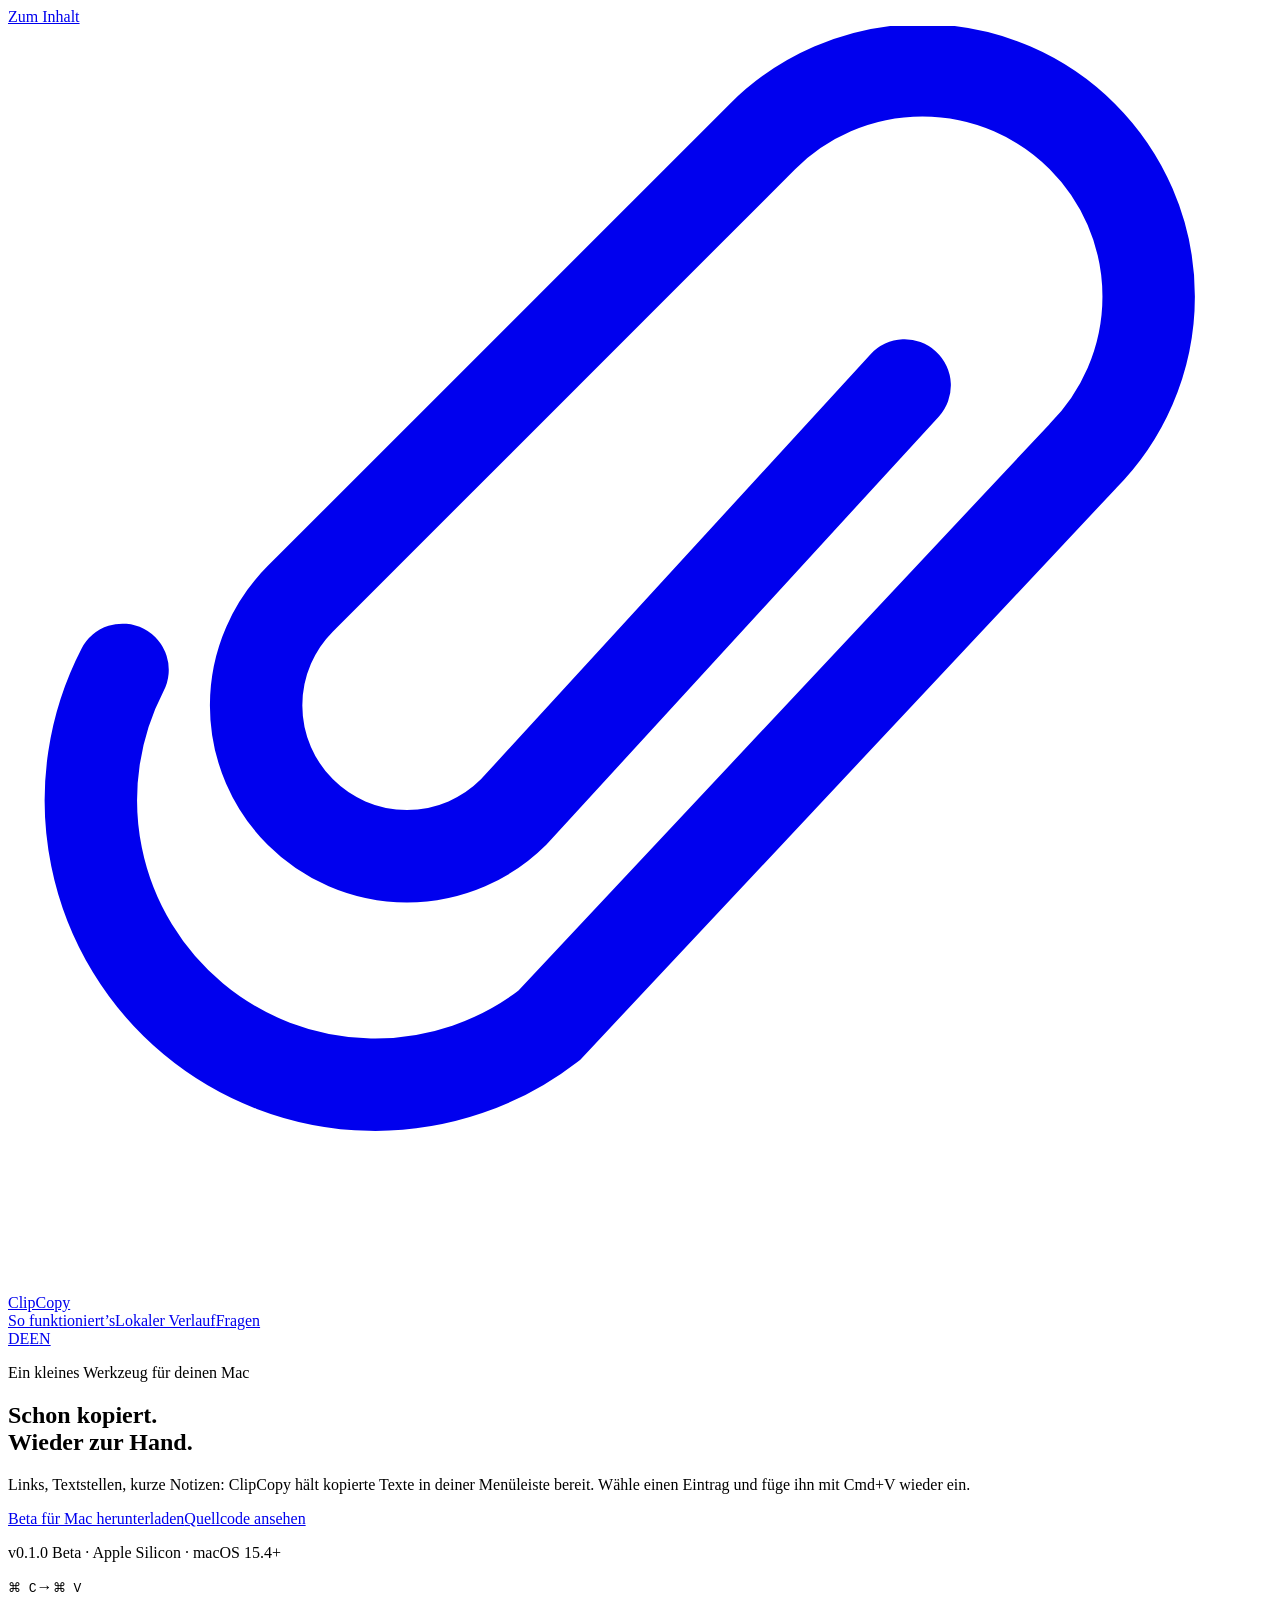
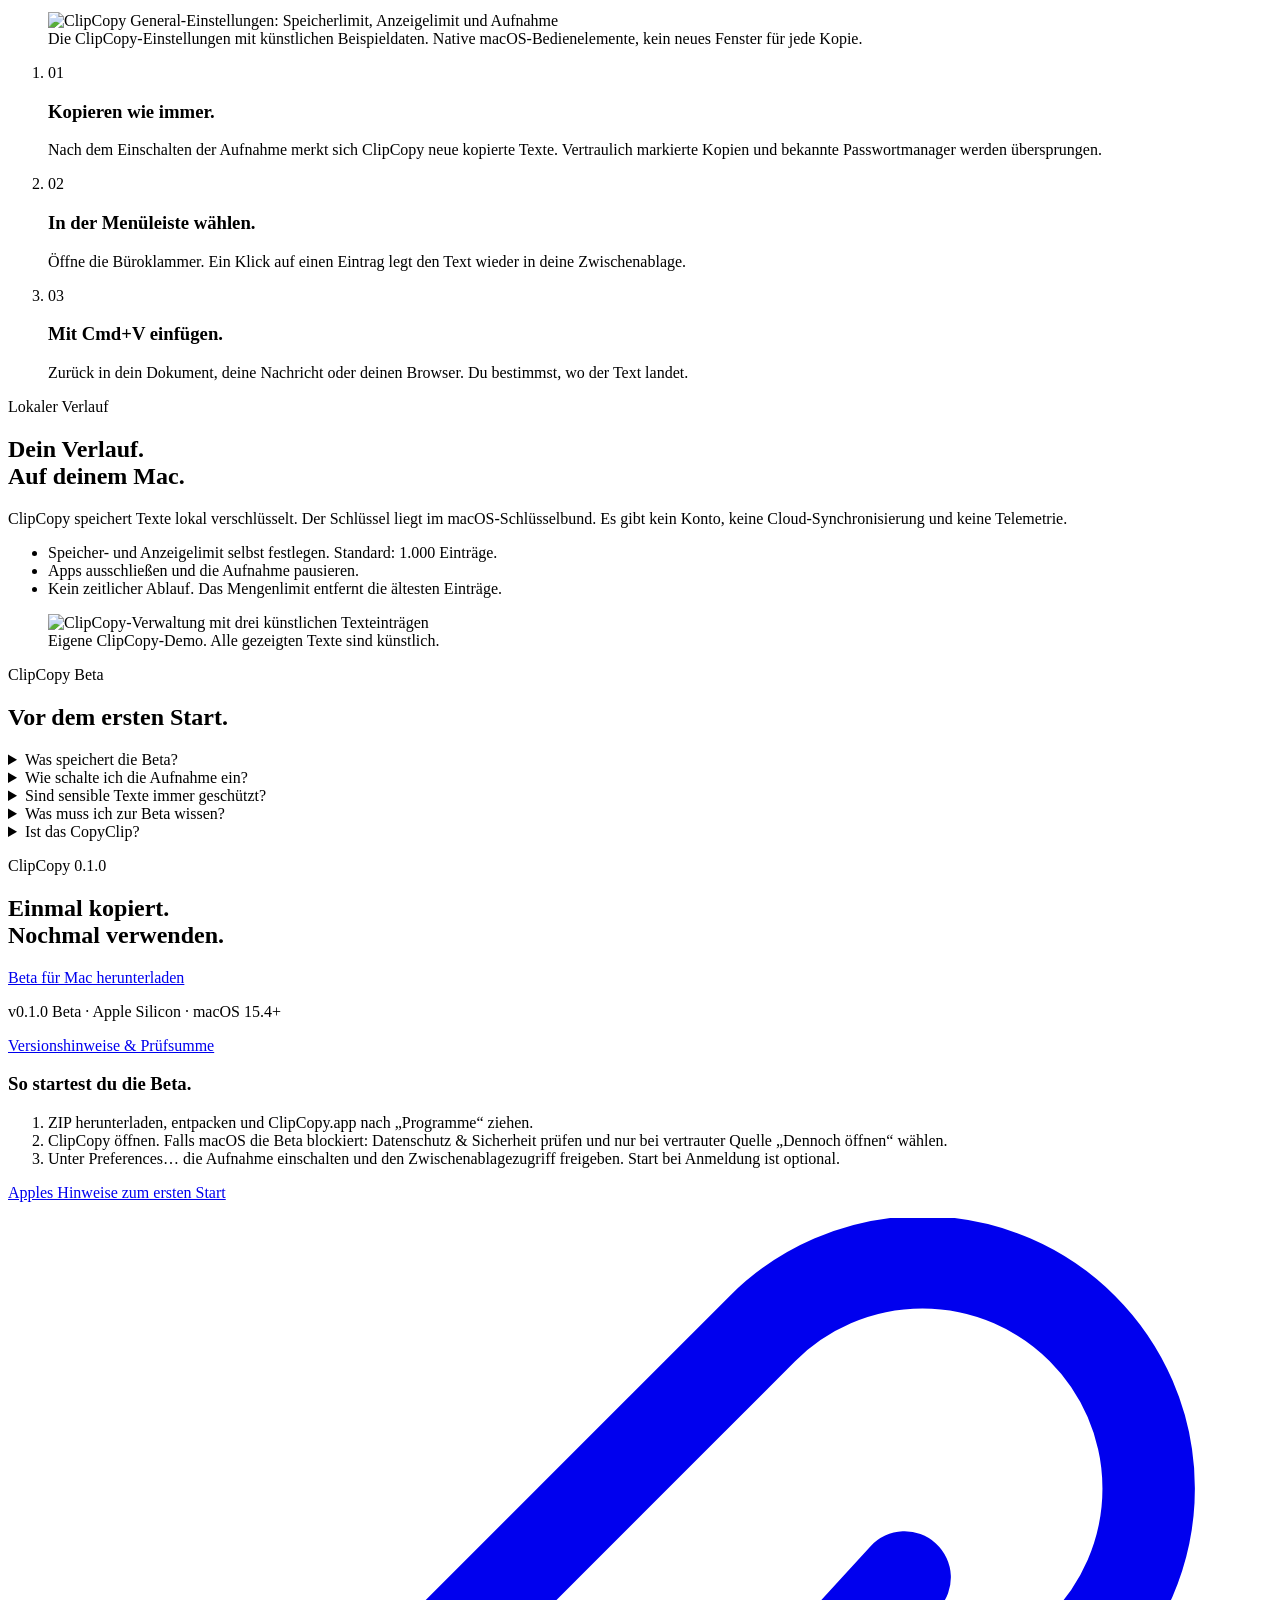
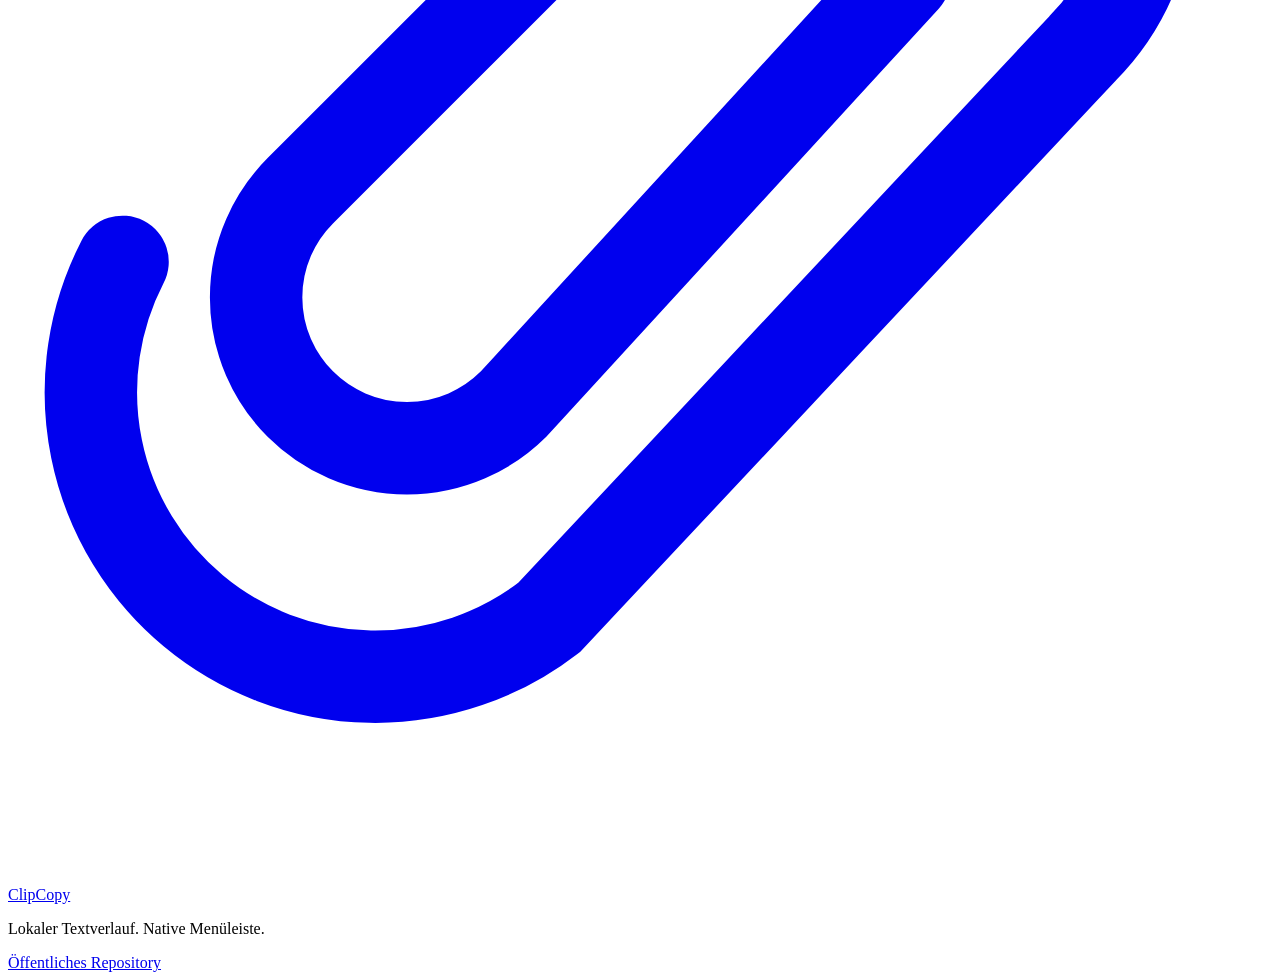
==== docs/index.html @ 38a72a84 "Publish clean ClipCopy beta source and bilingual static website" ====
<!doctype html>
<html lang="de"><head><meta charset="UTF-8"><meta name="viewport" content="width=device-width, initial-scale=1"><title>ClipCopy für Mac: Kopiertes wiederfinden</title><meta name="description" content="Kopierte Texte aus der Menüleiste wiederverwenden. ClipCopy speichert deinen Verlauf lokal verschlüsselt. Kostenlose Beta für Apple Silicon."><meta name="theme-color" content="#f4faf6"><meta property="og:title" content="ClipCopy für Mac: Kopiertes wiederfinden"><meta property="og:description" content="Kopierte Texte aus der Menüleiste wiederverwenden. ClipCopy speichert deinen Verlauf lokal verschlüsselt. Kostenlose Beta für Apple Silicon."><meta property="og:type" content="website"><meta property="og:url" content="https://mediapublishing.github.io/clipcopy-app/"><meta property="og:image" content="https://mediapublishing.github.io/clipcopy-app/assets/general-light.png"><meta name="twitter:card" content="summary_large_image"><link rel="canonical" href="https://mediapublishing.github.io/clipcopy-app/"><link rel="alternate" hreflang="de" href="https://mediapublishing.github.io/clipcopy-app/"><link rel="alternate" hreflang="en" href="https://mediapublishing.github.io/clipcopy-app/en/"><link rel="alternate" hreflang="x-default" href="https://mediapublishing.github.io/clipcopy-app/"><link rel="icon" href="/clipcopy-app/favicon.ico" type="image/x-icon"><link rel="icon" href="/clipcopy-app/favicon.png" type="image/png"><link rel="apple-touch-icon" href="/clipcopy-app/apple-touch-icon.png"><link rel="stylesheet" href="/clipcopy-app/styles.css"></head>
<body><a class="skip" href="#main">Zum Inhalt</a><header class="shell"><a class="brand" href="/clipcopy-app/"><svg viewBox="0 0 32 32" fill="none" aria-hidden="true"><path d="m23 9-11 12a4 4 0 0 1-6-6L19 2a6 6 0 0 1 9 9L13 27a8 8 0 0 1-12-10" transform="translate(2 1) scale(.9)" stroke="currentColor" stroke-width="2.6" stroke-linecap="round"/></svg>ClipCopy</a><nav aria-label="Navigation"><a href="#workflow">So funktioniert’s</a><a href="#local">Lokaler Verlauf</a><a href="#questions">Fragen</a></nav><div class="languages" aria-label="Language"><a href="/clipcopy-app/" lang="de" hreflang="de" aria-current=page>DE</a><a href="/clipcopy-app/en/" lang="en" hreflang="en" >EN</a></div></header>
<main id="main"><section class="hero shell"><div><p class="kicker">Ein kleines Werkzeug für deinen Mac</p><h1>Schon kopiert.<br>Wieder zur Hand.</h1><p class="lead">Links, Textstellen, kurze Notizen: ClipCopy hält kopierte Texte in deiner Menüleiste bereit. Wähle einen Eintrag und füge ihn mit Cmd+V wieder ein.</p><div class="actions"><a class="button" href="https://github.com/MediaPublishing/clipcopy-app/releases/download/v0.1.0/ClipCopy-0.1.0-arm64.zip">Beta für Mac herunterladen</a><a class="minor" href="https://github.com/MediaPublishing/clipcopy-app">Quellcode ansehen</a></div><p class="compat">v0.1.0 Beta · Apple Silicon · macOS 15.4+</p><div class="keys" aria-hidden="true"><kbd>⌘ C</kbd><span>→</span><kbd>⌘ V</kbd></div></div><figure class="hero-visual"><picture><source media="(prefers-color-scheme: dark)" srcset="/clipcopy-app/assets/general-dark.png"><img src="/clipcopy-app/assets/general-light.png" alt="ClipCopy General-Einstellungen: Speicherlimit, Anzeigelimit und Aufnahme" width="420" height="230" loading="eager"></picture><figcaption>Die ClipCopy-Einstellungen mit künstlichen Beispieldaten. Native macOS-Bedienelemente, kein neues Fenster für jede Kopie.</figcaption></figure></section>
<section class="workflow shell" id="workflow" aria-label="So funktioniert’s"><ol class="steps"><li><span class="number">01</span><h3>Kopieren wie immer.</h3><p>Nach dem Einschalten der Aufnahme merkt sich ClipCopy neue kopierte Texte. Vertraulich markierte Kopien und bekannte Passwortmanager werden übersprungen.</p></li><li><span class="number">02</span><h3>In der Menüleiste wählen.</h3><p>Öffne die Büroklammer. Ein Klick auf einen Eintrag legt den Text wieder in deine Zwischenablage.</p></li><li><span class="number">03</span><h3>Mit Cmd+V einfügen.</h3><p>Zurück in dein Dokument, deine Nachricht oder deinen Browser. Du bestimmst, wo der Text landet.</p></li></ol></section>
<section class="local" id="local"><div class="shell local-grid"><div><p class="kicker">Lokaler Verlauf</p><h2>Dein Verlauf.<br>Auf deinem Mac.</h2><p>ClipCopy speichert Texte lokal verschlüsselt. Der Schlüssel liegt im macOS-Schlüsselbund. Es gibt kein Konto, keine Cloud-Synchronisierung und keine Telemetrie.</p><ul><li>Speicher- und Anzeigelimit selbst festlegen. Standard: 1.000 Einträge.</li><li>Apps ausschließen und die Aufnahme pausieren.</li><li>Kein zeitlicher Ablauf. Das Mengenlimit entfernt die ältesten Einträge.</li></ul></div><figure><picture><source media="(prefers-color-scheme: dark)" srcset="/clipcopy-app/assets/clips-dark.png"><img src="/clipcopy-app/assets/clips-light.png" alt="ClipCopy-Verwaltung mit drei künstlichen Texteinträgen" width="420" height="320" loading="lazy"></picture><figcaption>Eigene ClipCopy-Demo. Alle gezeigten Texte sind künstlich.</figcaption></figure></div></section>
<section class="faq shell" id="questions"><div><p class="kicker">ClipCopy Beta</p><h2>Vor dem ersten Start.</h2></div><div class="faq-list"><details><summary>Was speichert die Beta?</summary><p>Text aus der Zwischenablage. Rich Text wird als Klartext übernommen, wenn die Quelle eine Textdarstellung anbietet. Bilder, Dateien, Cloud-Sync, automatisches Einfügen und ein globaler Tastaturkurzbefehl sind nicht enthalten.</p></details><details><summary>Wie schalte ich die Aufnahme ein?</summary><p>Öffne Preferences… → General und aktiviere Record clipboard history. Erlaube den Zwischenablagezugriff in macOS, falls danach gefragt wird. Wähle bei Bedarf die dauerhafte Freigabe unter Systemeinstellungen → Datenschutz & Sicherheit → Zwischenablage und schalte die Aufnahme erneut ein. Erst die nächste neue Kopie wird erfasst. CopyClip muss vorher beendet sein; paralleler Betrieb verhindert den Aufnahmestart.</p></details><details><summary>Sind sensible Texte immer geschützt?</summary><p>Bekannte Passwortmanager und vertraulich markierte Kopien werden übersprungen. ClipCopy kann nicht jeden sensiblen Text erkennen. Pausiere die Aufnahme oder schließe die jeweilige App aus, wenn du dort vertrauliche Texte kopierst.</p></details><details><summary>Was muss ich zur Beta wissen?</summary><p>Apple Silicon und macOS 15.4 oder neuer. Die Beta ist ad hoc signiert, nicht mit einer Apple Developer ID signiert und nicht von Apple notarisiert. Updates installierst du manuell. Bei Verlust des lokalen Schlüsselbundschlüssels ist der Verlauf nicht automatisch wiederherstellbar.</p></details><details><summary>Ist das CopyClip?</summary><p>Nein. ClipCopy ist eigenständig implementiert und steht in keiner Verbindung zu FIPLAB oder CopyClip. Diese öffentliche Beta enthält keinen Import fremder Verläufe. Einige ursprünglich nachempfundene Anbieter-Menüpunkte sind deaktiviert.</p></details></div></section>
<section class="download" id="download"><div class="shell download-grid"><div><p class="kicker">ClipCopy 0.1.0</p><h2>Einmal kopiert.<br>Nochmal verwenden.</h2><a class="button" href="https://github.com/MediaPublishing/clipcopy-app/releases/download/v0.1.0/ClipCopy-0.1.0-arm64.zip">Beta für Mac herunterladen</a><p class="compat">v0.1.0 Beta · Apple Silicon · macOS 15.4+</p><p class="compat"><a href="https://github.com/MediaPublishing/clipcopy-app/releases/tag/v0.1.0">Versionshinweise & Prüfsumme</a></p></div><div class="install"><h3>So startest du die Beta.</h3><ol><li>ZIP herunterladen, entpacken und ClipCopy.app nach „Programme“ ziehen.</li><li>ClipCopy öffnen. Falls macOS die Beta blockiert: Datenschutz & Sicherheit prüfen und nur bei vertrauter Quelle „Dennoch öffnen“ wählen.</li><li>Unter Preferences… die Aufnahme einschalten und den Zwischenablagezugriff freigeben. Start bei Anmeldung ist optional.</li></ol><p><a href="https://support.apple.com/102445">Apples Hinweise zum ersten Start</a></p></div></div></section></main>
<footer class="shell"><a class="brand" href="/clipcopy-app/"><svg viewBox="0 0 32 32" fill="none" aria-hidden="true"><path d="m23 9-11 12a4 4 0 0 1-6-6L19 2a6 6 0 0 1 9 9L13 27a8 8 0 0 1-12-10" transform="translate(2 1) scale(.9)" stroke="currentColor" stroke-width="2.6" stroke-linecap="round"/></svg>ClipCopy</a><p>Lokaler Textverlauf. Native Menüleiste.</p><a href="https://github.com/MediaPublishing/clipcopy-app">Öffentliches Repository</a></footer></body></html>
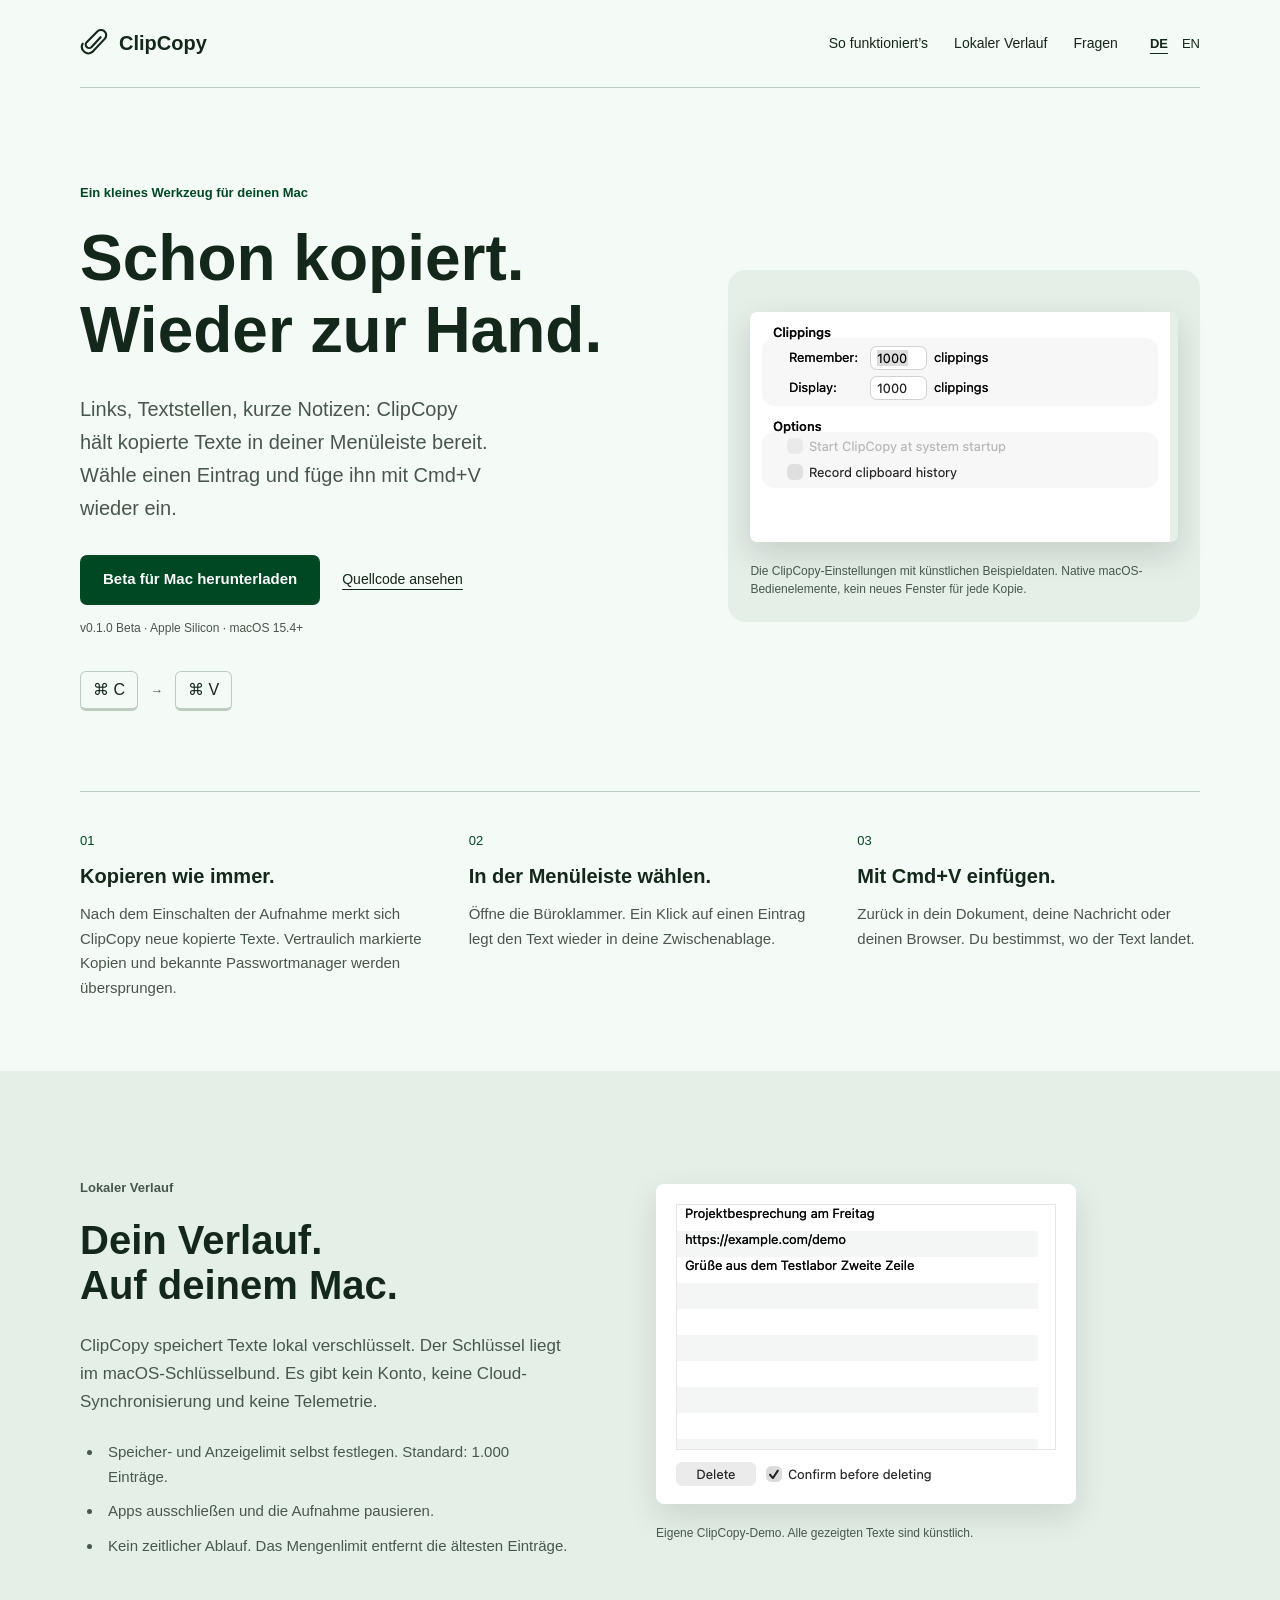
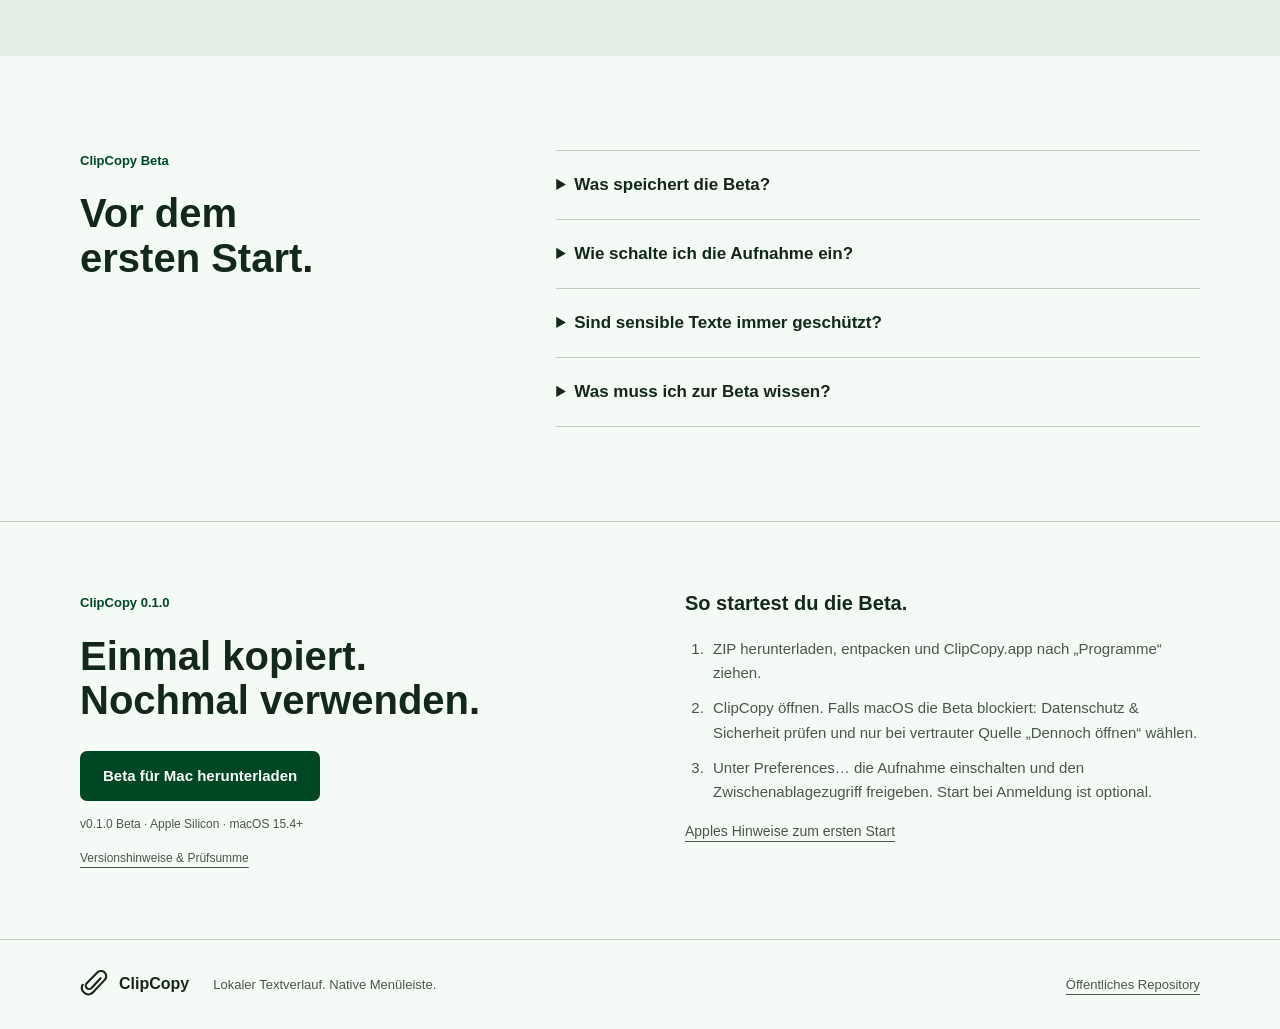
==== commit 55fc4bde: "Move ClipCopy website to Cloudflare and remove competitor-facing copy" ====
--- a/docs/index.html
+++ b/docs/index.html
@@ -1,9 +1,9 @@
 <!doctype html>
-<html lang="de"><head><meta charset="UTF-8"><meta name="viewport" content="width=device-width, initial-scale=1"><title>ClipCopy für Mac: Kopiertes wiederfinden</title><meta name="description" content="Kopierte Texte aus der Menüleiste wiederverwenden. ClipCopy speichert deinen Verlauf lokal verschlüsselt. Kostenlose Beta für Apple Silicon."><meta name="theme-color" content="#f4faf6"><meta property="og:title" content="ClipCopy für Mac: Kopiertes wiederfinden"><meta property="og:description" content="Kopierte Texte aus der Menüleiste wiederverwenden. ClipCopy speichert deinen Verlauf lokal verschlüsselt. Kostenlose Beta für Apple Silicon."><meta property="og:type" content="website"><meta property="og:url" content="https://mediapublishing.github.io/clipcopy-app/"><meta property="og:image" content="https://mediapublishing.github.io/clipcopy-app/assets/general-light.png"><meta name="twitter:card" content="summary_large_image"><link rel="canonical" href="https://mediapublishing.github.io/clipcopy-app/"><link rel="alternate" hreflang="de" href="https://mediapublishing.github.io/clipcopy-app/"><link rel="alternate" hreflang="en" href="https://mediapublishing.github.io/clipcopy-app/en/"><link rel="alternate" hreflang="x-default" href="https://mediapublishing.github.io/clipcopy-app/"><link rel="icon" href="/clipcopy-app/favicon.ico" type="image/x-icon"><link rel="icon" href="/clipcopy-app/favicon.png" type="image/png"><link rel="apple-touch-icon" href="/clipcopy-app/apple-touch-icon.png"><link rel="stylesheet" href="/clipcopy-app/styles.css"></head>
-<body><a class="skip" href="#main">Zum Inhalt</a><header class="shell"><a class="brand" href="/clipcopy-app/"><svg viewBox="0 0 32 32" fill="none" aria-hidden="true"><path d="m23 9-11 12a4 4 0 0 1-6-6L19 2a6 6 0 0 1 9 9L13 27a8 8 0 0 1-12-10" transform="translate(2 1) scale(.9)" stroke="currentColor" stroke-width="2.6" stroke-linecap="round"/></svg>ClipCopy</a><nav aria-label="Navigation"><a href="#workflow">So funktioniert’s</a><a href="#local">Lokaler Verlauf</a><a href="#questions">Fragen</a></nav><div class="languages" aria-label="Language"><a href="/clipcopy-app/" lang="de" hreflang="de" aria-current=page>DE</a><a href="/clipcopy-app/en/" lang="en" hreflang="en" >EN</a></div></header>
-<main id="main"><section class="hero shell"><div><p class="kicker">Ein kleines Werkzeug für deinen Mac</p><h1>Schon kopiert.<br>Wieder zur Hand.</h1><p class="lead">Links, Textstellen, kurze Notizen: ClipCopy hält kopierte Texte in deiner Menüleiste bereit. Wähle einen Eintrag und füge ihn mit Cmd+V wieder ein.</p><div class="actions"><a class="button" href="https://github.com/MediaPublishing/clipcopy-app/releases/download/v0.1.0/ClipCopy-0.1.0-arm64.zip">Beta für Mac herunterladen</a><a class="minor" href="https://github.com/MediaPublishing/clipcopy-app">Quellcode ansehen</a></div><p class="compat">v0.1.0 Beta · Apple Silicon · macOS 15.4+</p><div class="keys" aria-hidden="true"><kbd>⌘ C</kbd><span>→</span><kbd>⌘ V</kbd></div></div><figure class="hero-visual"><picture><source media="(prefers-color-scheme: dark)" srcset="/clipcopy-app/assets/general-dark.png"><img src="/clipcopy-app/assets/general-light.png" alt="ClipCopy General-Einstellungen: Speicherlimit, Anzeigelimit und Aufnahme" width="420" height="230" loading="eager"></picture><figcaption>Die ClipCopy-Einstellungen mit künstlichen Beispieldaten. Native macOS-Bedienelemente, kein neues Fenster für jede Kopie.</figcaption></figure></section>
+<html lang="de"><head><meta charset="UTF-8"><meta name="viewport" content="width=device-width, initial-scale=1"><title>ClipCopy für Mac: Kopiertes wiederfinden</title><meta name="description" content="Kopierte Texte aus der Menüleiste wiederverwenden. ClipCopy speichert deinen Verlauf lokal verschlüsselt. Kostenlose Beta für Apple Silicon."><meta name="theme-color" content="#f4faf6"><meta property="og:title" content="ClipCopy für Mac: Kopiertes wiederfinden"><meta property="og:description" content="Kopierte Texte aus der Menüleiste wiederverwenden. ClipCopy speichert deinen Verlauf lokal verschlüsselt. Kostenlose Beta für Apple Silicon."><meta property="og:type" content="website"><meta property="og:url" content="https://clipcopy.pages.dev/"><meta property="og:image" content="https://clipcopy.pages.dev/assets/general-light.png"><meta name="twitter:card" content="summary_large_image"><link rel="canonical" href="https://clipcopy.pages.dev/"><link rel="alternate" hreflang="de" href="https://clipcopy.pages.dev/"><link rel="alternate" hreflang="en" href="https://clipcopy.pages.dev/en/"><link rel="alternate" hreflang="x-default" href="https://clipcopy.pages.dev/"><link rel="icon" href="./favicon.ico" type="image/x-icon"><link rel="icon" href="./favicon.png" type="image/png"><link rel="apple-touch-icon" href="./apple-touch-icon.png"><link rel="stylesheet" href="./styles.css"></head>
+<body><a class="skip" href="#main">Zum Inhalt</a><header class="shell"><a class="brand" href="./"><svg viewBox="0 0 32 32" fill="none" aria-hidden="true"><path d="m23 9-11 12a4 4 0 0 1-6-6L19 2a6 6 0 0 1 9 9L13 27a8 8 0 0 1-12-10" transform="translate(2 1) scale(.9)" stroke="currentColor" stroke-width="2.6" stroke-linecap="round"/></svg>ClipCopy</a><nav aria-label="Navigation"><a href="#workflow">So funktioniert’s</a><a href="#local">Lokaler Verlauf</a><a href="#questions">Fragen</a></nav><div class="languages" aria-label="Language"><a href="./" lang="de" hreflang="de" aria-current=page>DE</a><a href="./en/" lang="en" hreflang="en" >EN</a></div></header>
+<main id="main"><section class="hero shell"><div><p class="kicker">Ein kleines Werkzeug für deinen Mac</p><h1>Schon kopiert.<br>Wieder zur Hand.</h1><p class="lead">Links, Textstellen, kurze Notizen: ClipCopy hält kopierte Texte in deiner Menüleiste bereit. Wähle einen Eintrag und füge ihn mit Cmd+V wieder ein.</p><div class="actions"><a class="button" href="https://github.com/MediaPublishing/clipcopy-app/releases/download/v0.1.0/ClipCopy-0.1.0-arm64.zip">Beta für Mac herunterladen</a><a class="minor" href="https://github.com/MediaPublishing/clipcopy-app">Quellcode ansehen</a></div><p class="compat">v0.1.0 Beta · Apple Silicon · macOS 15.4+</p><div class="keys" aria-hidden="true"><kbd>⌘ C</kbd><span>→</span><kbd>⌘ V</kbd></div></div><figure class="hero-visual"><picture><source media="(prefers-color-scheme: dark)" srcset="./assets/general-dark.png"><img src="./assets/general-light.png" alt="ClipCopy General-Einstellungen: Speicherlimit, Anzeigelimit und Aufnahme" width="420" height="230" loading="eager"></picture><figcaption>Die ClipCopy-Einstellungen mit künstlichen Beispieldaten. Native macOS-Bedienelemente, kein neues Fenster für jede Kopie.</figcaption></figure></section>
 <section class="workflow shell" id="workflow" aria-label="So funktioniert’s"><ol class="steps"><li><span class="number">01</span><h3>Kopieren wie immer.</h3><p>Nach dem Einschalten der Aufnahme merkt sich ClipCopy neue kopierte Texte. Vertraulich markierte Kopien und bekannte Passwortmanager werden übersprungen.</p></li><li><span class="number">02</span><h3>In der Menüleiste wählen.</h3><p>Öffne die Büroklammer. Ein Klick auf einen Eintrag legt den Text wieder in deine Zwischenablage.</p></li><li><span class="number">03</span><h3>Mit Cmd+V einfügen.</h3><p>Zurück in dein Dokument, deine Nachricht oder deinen Browser. Du bestimmst, wo der Text landet.</p></li></ol></section>
-<section class="local" id="local"><div class="shell local-grid"><div><p class="kicker">Lokaler Verlauf</p><h2>Dein Verlauf.<br>Auf deinem Mac.</h2><p>ClipCopy speichert Texte lokal verschlüsselt. Der Schlüssel liegt im macOS-Schlüsselbund. Es gibt kein Konto, keine Cloud-Synchronisierung und keine Telemetrie.</p><ul><li>Speicher- und Anzeigelimit selbst festlegen. Standard: 1.000 Einträge.</li><li>Apps ausschließen und die Aufnahme pausieren.</li><li>Kein zeitlicher Ablauf. Das Mengenlimit entfernt die ältesten Einträge.</li></ul></div><figure><picture><source media="(prefers-color-scheme: dark)" srcset="/clipcopy-app/assets/clips-dark.png"><img src="/clipcopy-app/assets/clips-light.png" alt="ClipCopy-Verwaltung mit drei künstlichen Texteinträgen" width="420" height="320" loading="lazy"></picture><figcaption>Eigene ClipCopy-Demo. Alle gezeigten Texte sind künstlich.</figcaption></figure></div></section>
-<section class="faq shell" id="questions"><div><p class="kicker">ClipCopy Beta</p><h2>Vor dem ersten Start.</h2></div><div class="faq-list"><details><summary>Was speichert die Beta?</summary><p>Text aus der Zwischenablage. Rich Text wird als Klartext übernommen, wenn die Quelle eine Textdarstellung anbietet. Bilder, Dateien, Cloud-Sync, automatisches Einfügen und ein globaler Tastaturkurzbefehl sind nicht enthalten.</p></details><details><summary>Wie schalte ich die Aufnahme ein?</summary><p>Öffne Preferences… → General und aktiviere Record clipboard history. Erlaube den Zwischenablagezugriff in macOS, falls danach gefragt wird. Wähle bei Bedarf die dauerhafte Freigabe unter Systemeinstellungen → Datenschutz & Sicherheit → Zwischenablage und schalte die Aufnahme erneut ein. Erst die nächste neue Kopie wird erfasst. CopyClip muss vorher beendet sein; paralleler Betrieb verhindert den Aufnahmestart.</p></details><details><summary>Sind sensible Texte immer geschützt?</summary><p>Bekannte Passwortmanager und vertraulich markierte Kopien werden übersprungen. ClipCopy kann nicht jeden sensiblen Text erkennen. Pausiere die Aufnahme oder schließe die jeweilige App aus, wenn du dort vertrauliche Texte kopierst.</p></details><details><summary>Was muss ich zur Beta wissen?</summary><p>Apple Silicon und macOS 15.4 oder neuer. Die Beta ist ad hoc signiert, nicht mit einer Apple Developer ID signiert und nicht von Apple notarisiert. Updates installierst du manuell. Bei Verlust des lokalen Schlüsselbundschlüssels ist der Verlauf nicht automatisch wiederherstellbar.</p></details><details><summary>Ist das CopyClip?</summary><p>Nein. ClipCopy ist eigenständig implementiert und steht in keiner Verbindung zu FIPLAB oder CopyClip. Diese öffentliche Beta enthält keinen Import fremder Verläufe. Einige ursprünglich nachempfundene Anbieter-Menüpunkte sind deaktiviert.</p></details></div></section>
+<section class="local" id="local"><div class="shell local-grid"><div><p class="kicker">Lokaler Verlauf</p><h2>Dein Verlauf.<br>Auf deinem Mac.</h2><p>ClipCopy speichert Texte lokal verschlüsselt. Der Schlüssel liegt im macOS-Schlüsselbund. Es gibt kein Konto, keine Cloud-Synchronisierung und keine Telemetrie.</p><ul><li>Speicher- und Anzeigelimit selbst festlegen. Standard: 1.000 Einträge.</li><li>Apps ausschließen und die Aufnahme pausieren.</li><li>Kein zeitlicher Ablauf. Das Mengenlimit entfernt die ältesten Einträge.</li></ul></div><figure><picture><source media="(prefers-color-scheme: dark)" srcset="./assets/clips-dark.png"><img src="./assets/clips-light.png" alt="ClipCopy-Verwaltung mit drei künstlichen Texteinträgen" width="420" height="320" loading="lazy"></picture><figcaption>Eigene ClipCopy-Demo. Alle gezeigten Texte sind künstlich.</figcaption></figure></div></section>
+<section class="faq shell" id="questions"><div><p class="kicker">ClipCopy Beta</p><h2>Vor dem ersten Start.</h2></div><div class="faq-list"><details><summary>Was speichert die Beta?</summary><p>Text aus der Zwischenablage. Rich Text wird als Klartext übernommen, wenn die Quelle eine Textdarstellung anbietet. Bilder, Dateien, Cloud-Sync, automatisches Einfügen und ein globaler Tastaturkurzbefehl sind nicht enthalten.</p></details><details><summary>Wie schalte ich die Aufnahme ein?</summary><p>Öffne Preferences… → General und aktiviere Record clipboard history. Erlaube den Zwischenablagezugriff in macOS, falls danach gefragt wird. Wähle bei Bedarf die dauerhafte Freigabe unter Systemeinstellungen → Datenschutz & Sicherheit → Zwischenablage und schalte die Aufnahme erneut ein. Erst die nächste neue Kopie wird erfasst. Beende andere Zwischenablage-Apps vor dem Einschalten der Aufnahme.</p></details><details><summary>Sind sensible Texte immer geschützt?</summary><p>Bekannte Passwortmanager und vertraulich markierte Kopien werden übersprungen. ClipCopy kann nicht jeden sensiblen Text erkennen. Pausiere die Aufnahme oder schließe die jeweilige App aus, wenn du dort vertrauliche Texte kopierst.</p></details><details><summary>Was muss ich zur Beta wissen?</summary><p>Apple Silicon und macOS 15.4 oder neuer. Die Beta ist ad hoc signiert, nicht mit einer Apple Developer ID signiert und nicht von Apple notarisiert. Updates installierst du manuell. Bei Verlust des lokalen Schlüsselbundschlüssels ist der Verlauf nicht automatisch wiederherstellbar.</p></details></div></section>
 <section class="download" id="download"><div class="shell download-grid"><div><p class="kicker">ClipCopy 0.1.0</p><h2>Einmal kopiert.<br>Nochmal verwenden.</h2><a class="button" href="https://github.com/MediaPublishing/clipcopy-app/releases/download/v0.1.0/ClipCopy-0.1.0-arm64.zip">Beta für Mac herunterladen</a><p class="compat">v0.1.0 Beta · Apple Silicon · macOS 15.4+</p><p class="compat"><a href="https://github.com/MediaPublishing/clipcopy-app/releases/tag/v0.1.0">Versionshinweise & Prüfsumme</a></p></div><div class="install"><h3>So startest du die Beta.</h3><ol><li>ZIP herunterladen, entpacken und ClipCopy.app nach „Programme“ ziehen.</li><li>ClipCopy öffnen. Falls macOS die Beta blockiert: Datenschutz & Sicherheit prüfen und nur bei vertrauter Quelle „Dennoch öffnen“ wählen.</li><li>Unter Preferences… die Aufnahme einschalten und den Zwischenablagezugriff freigeben. Start bei Anmeldung ist optional.</li></ol><p><a href="https://support.apple.com/102445">Apples Hinweise zum ersten Start</a></p></div></div></section></main>
-<footer class="shell"><a class="brand" href="/clipcopy-app/"><svg viewBox="0 0 32 32" fill="none" aria-hidden="true"><path d="m23 9-11 12a4 4 0 0 1-6-6L19 2a6 6 0 0 1 9 9L13 27a8 8 0 0 1-12-10" transform="translate(2 1) scale(.9)" stroke="currentColor" stroke-width="2.6" stroke-linecap="round"/></svg>ClipCopy</a><p>Lokaler Textverlauf. Native Menüleiste.</p><a href="https://github.com/MediaPublishing/clipcopy-app">Öffentliches Repository</a></footer></body></html>+<footer class="shell"><a class="brand" href="./"><svg viewBox="0 0 32 32" fill="none" aria-hidden="true"><path d="m23 9-11 12a4 4 0 0 1-6-6L19 2a6 6 0 0 1 9 9L13 27a8 8 0 0 1-12-10" transform="translate(2 1) scale(.9)" stroke="currentColor" stroke-width="2.6" stroke-linecap="round"/></svg>ClipCopy</a><p>Lokaler Textverlauf. Native Menüleiste.</p><a href="https://github.com/MediaPublishing/clipcopy-app">Öffentliches Repository</a></footer></body></html>
--- a/docs/styles.css
+++ b/docs/styles.css
@@ -0,0 +1,7 @@
+@charset "UTF-8";
+:root{color-scheme:light dark;--paper:oklch(98% .008 155);--panel:oklch(94% .016 155);--ink:oklch(25% .035 155);--muted:oklch(44% .025 155);--line:oklch(83% .022 155);--accent:oklch(35% .09 155);--button-text:oklch(99% .004 155);font-family:-apple-system,BlinkMacSystemFont,"Segoe UI",sans-serif}
+@media(prefers-color-scheme:dark){:root{--paper:oklch(18% .014 155);--panel:oklch(23% .019 155);--ink:oklch(94% .01 155);--muted:oklch(76% .022 155);--line:oklch(38% .028 155);--accent:oklch(82% .10 155);--button-text:oklch(20% .025 155)}}
+*{box-sizing:border-box}body{margin:0;background:var(--paper);color:var(--ink);font-size:17px;line-height:1.65;-webkit-font-smoothing:antialiased}a{color:inherit;text-underline-offset:5px}img{display:block;max-width:100%;height:auto}p,h1,h2,h3,figure{margin:0}p{max-width:70ch}h1,h2,h3{line-height:1.12;text-wrap:balance}h1{font-size:64px;font-weight:650;max-width:none}h2{font-size:40px;font-weight:620;max-width:18ch}h3{font-size:20px}ul,ol{padding-left:23px}li{padding-left:5px;margin-block:10px}.shell{width:min(1120px,calc(100% - 64px));margin-inline:auto}header{display:flex;align-items:center;gap:32px;min-height:88px;border-bottom:1px solid var(--line)}.brand{display:inline-flex;align-items:center;gap:10px;font-size:20px;font-weight:700;text-decoration:none}.brand svg{width:29px;height:29px}nav{display:flex;gap:26px;margin-left:auto;font-size:14px}nav a,.languages a{display:inline-flex;align-items:center;min-height:44px;text-decoration:none}.languages{display:flex;gap:14px;font-size:13px}.languages [aria-current]{text-decoration:underline;font-weight:700}.hero{display:grid;grid-template-columns:1.1fr .9fr;align-items:center;gap:72px;padding-block:94px 80px}.kicker{color:var(--accent);font-size:13px;font-weight:700;margin-bottom:20px}.lead{font-size:20px;color:var(--muted);margin-top:26px;max-width:37ch}.actions{display:flex;gap:22px;align-items:center;flex-wrap:wrap;margin-top:30px}.button{display:inline-flex;align-items:center;justify-content:center;background:var(--accent);color:var(--button-text);min-height:50px;padding:12px 23px;border-radius:7px;text-decoration:none;font-size:15px;font-weight:650}.minor{font-size:14px}.compat{font-size:12px;color:var(--muted);margin-top:14px}.keys{display:flex;align-items:center;gap:12px;color:var(--muted);margin-top:32px;font-size:13px}kbd{font-family:inherit;border:1px solid var(--line);border-bottom-width:3px;border-radius:6px;padding:5px 12px;background:var(--paper);color:var(--ink);font-size:16px}.hero-visual{background:var(--panel);border-radius:18px;padding:42px 22px 24px}.hero-visual picture{display:block;border-radius:7px;overflow:hidden;box-shadow:0 12px 32px oklch(20% .02 155 / .15)}figcaption{font-size:12px;color:var(--muted);line-height:1.5;margin-top:20px}.workflow{padding-block:38px 70px;border-top:1px solid var(--line)}.steps{display:grid;grid-template-columns:repeat(3,1fr);gap:46px;list-style:none;padding:0;margin:0}.steps li{margin:0;padding:0}.number{display:block;color:var(--accent);font-size:13px;margin-bottom:14px}.steps p{margin-top:14px;font-size:15px;color:var(--muted)}.local{background:var(--panel);padding-block:82px}.local-grid{display:grid;grid-template-columns:.95fr 1.05fr;gap:84px;align-items:center}.local p{color:var(--muted);margin-top:24px}.local ul{font-size:15px;color:var(--muted);margin-top:24px}.local figure img{border-radius:8px;box-shadow:0 12px 32px oklch(20% .02 155 / .12)}.faq{display:grid;grid-template-columns:.75fr 1.25fr;gap:90px;padding-block:94px}.faq-list details{border-top:1px solid var(--line);padding:20px 0}.faq-list details:last-child{border-bottom:1px solid var(--line)}summary{cursor:pointer;font-weight:600;min-height:28px;padding-right:16px}details p{margin-top:18px;font-size:15px;color:var(--muted)}.download{border-block:1px solid var(--line);padding-block:70px}.download-grid{display:grid;grid-template-columns:1fr 1fr;gap:90px}.install p{color:var(--muted);font-size:14px}.install ol{font-size:15px;color:var(--muted);margin-top:22px}.download .button{margin-top:28px}footer{padding-block:30px;display:flex;align-items:center;gap:24px;flex-wrap:wrap;font-size:13px;color:var(--muted)}footer .brand{font-size:16px;color:var(--ink)}footer>a:last-child{margin-left:auto}.skip{position:fixed;top:-80px;left:16px;padding:12px;background:var(--ink);color:var(--paper);z-index:2}.skip:focus{top:12px}:focus-visible{outline:3px solid var(--accent);outline-offset:5px}a:hover{opacity:.85}
+@media(max-width:1050px){h1{font-size:52px}.hero{gap:40px}.local-grid{gap:44px}.faq,.download-grid{gap:50px}}@media(max-width:760px){.shell{width:calc(100% - 36px)}header{min-height:72px;gap:20px}nav{display:none}.languages{margin-left:auto}.hero{grid-template-columns:1fr;padding-block:52px;gap:40px}h1{font-size:43px;max-width:14ch}h2{font-size:32px}.lead{font-size:18px}.hero-visual{max-width:480px;width:100%;padding:28px 22px 20px}.steps{grid-template-columns:1fr;gap:28px}.steps li{border-top:1px solid var(--line);padding-top:20px}.workflow{padding-block:20px 50px}.local-grid,.faq,.download-grid{grid-template-columns:1fr;gap:36px}.local{padding-block:54px}.faq{padding-block:58px}.download{padding-block:54px}footer{gap:18px}footer>a:last-child{margin-left:0}.actions{gap:18px}}@media(prefers-reduced-motion:reduce){*{scroll-behavior:auto}}
+
+.skip:not(:focus){clip-path:inset(50%);width:1px;height:1px;overflow:hidden;white-space:nowrap;padding:0}
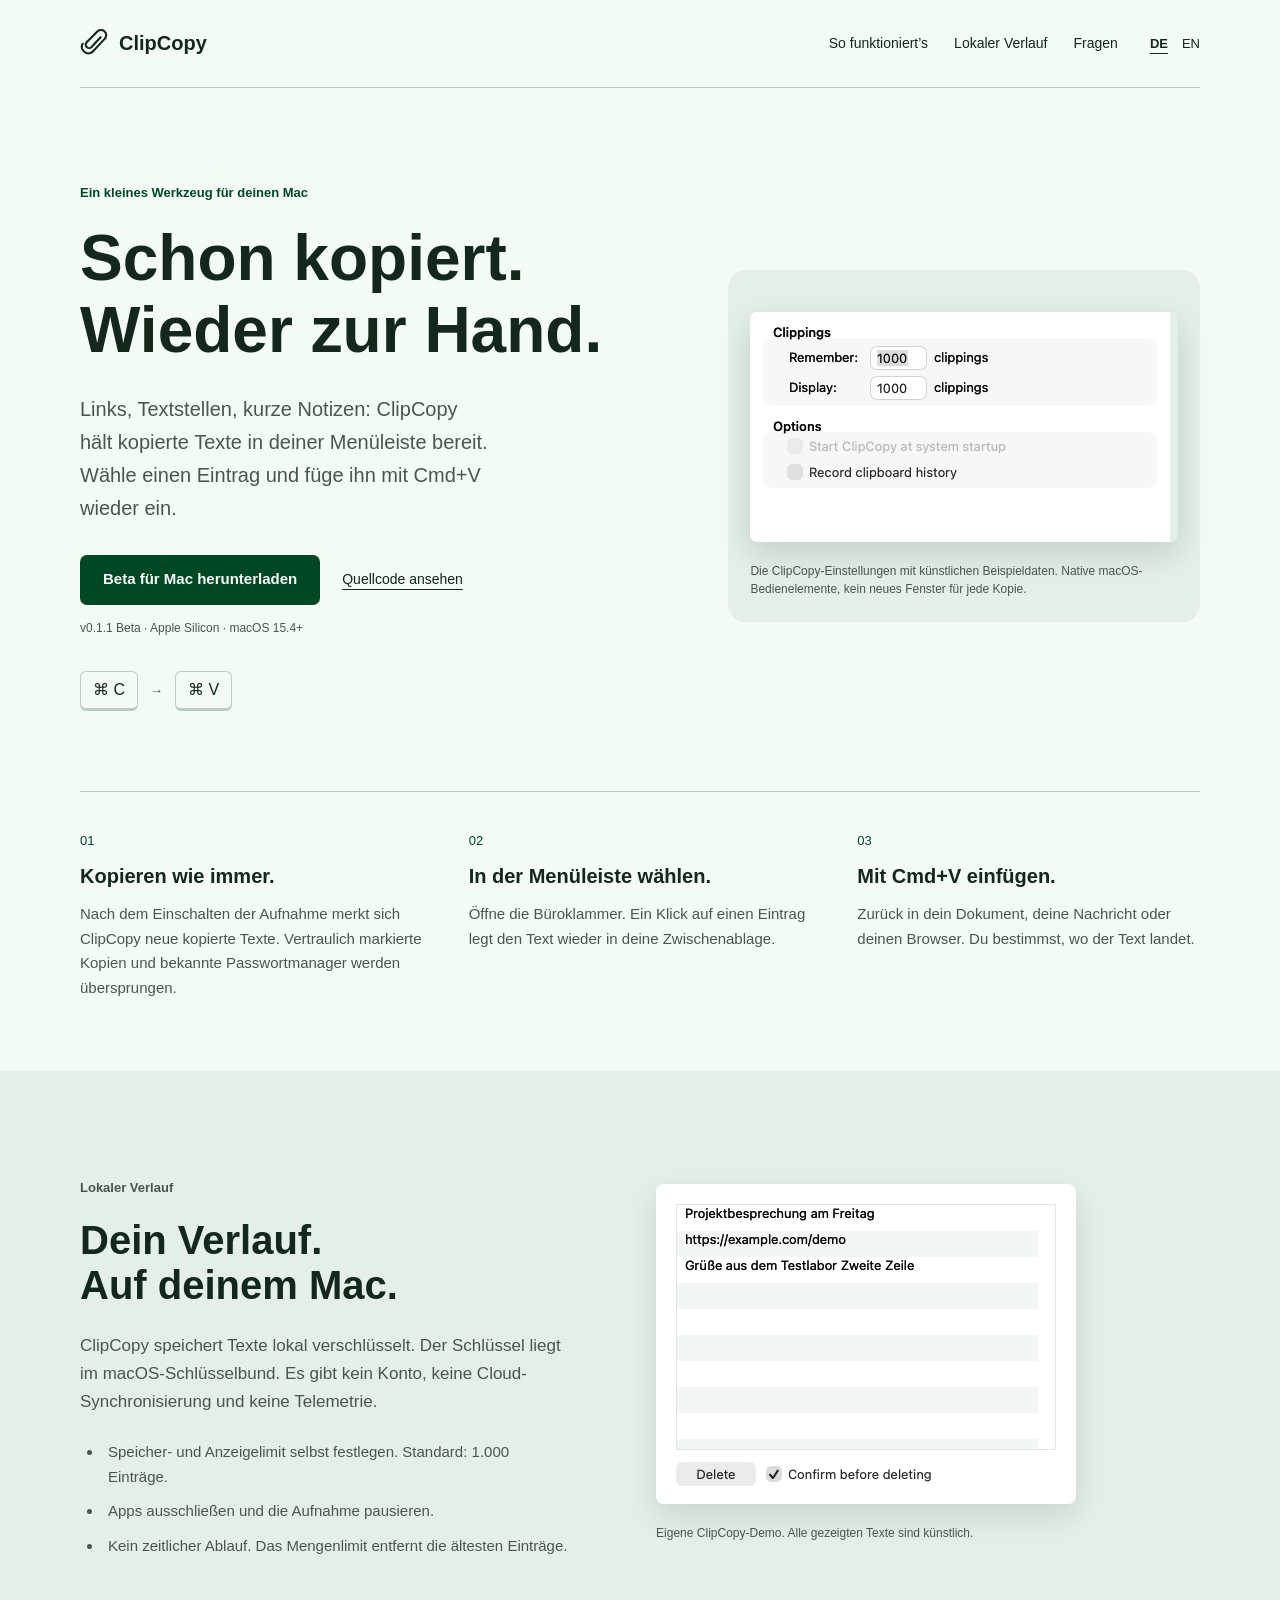
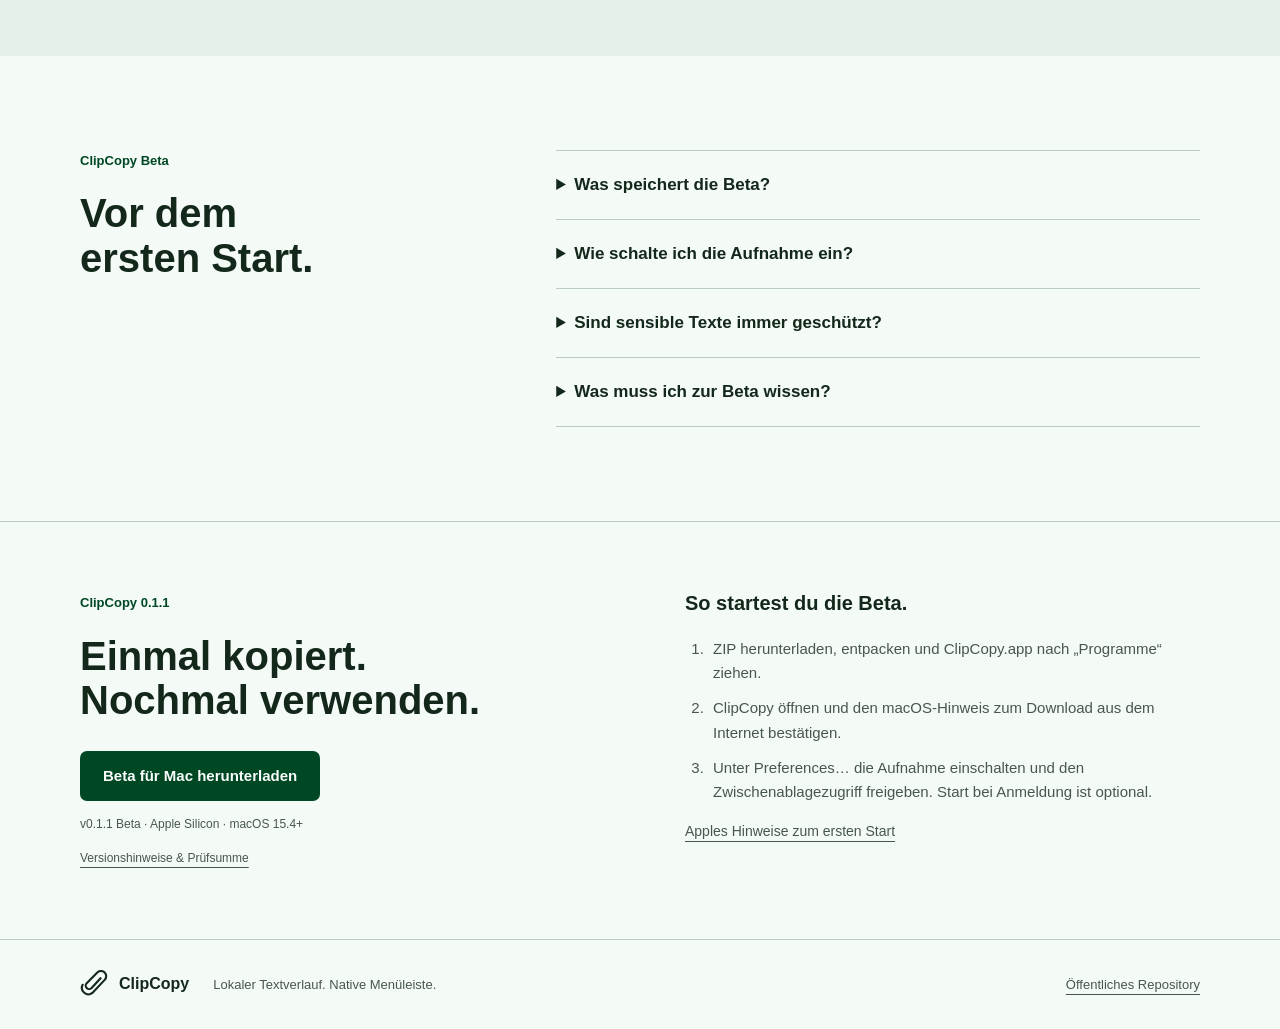
==== commit d5f192d7: "Publish Developer ID signed and notarized ClipCopy 0.1.1" ====
--- a/docs/index.html
+++ b/docs/index.html
@@ -1,9 +1,9 @@
 <!doctype html>
 <html lang="de"><head><meta charset="UTF-8"><meta name="viewport" content="width=device-width, initial-scale=1"><title>ClipCopy für Mac: Kopiertes wiederfinden</title><meta name="description" content="Kopierte Texte aus der Menüleiste wiederverwenden. ClipCopy speichert deinen Verlauf lokal verschlüsselt. Kostenlose Beta für Apple Silicon."><meta name="theme-color" content="#f4faf6"><meta property="og:title" content="ClipCopy für Mac: Kopiertes wiederfinden"><meta property="og:description" content="Kopierte Texte aus der Menüleiste wiederverwenden. ClipCopy speichert deinen Verlauf lokal verschlüsselt. Kostenlose Beta für Apple Silicon."><meta property="og:type" content="website"><meta property="og:url" content="https://clipcopy.pages.dev/"><meta property="og:image" content="https://clipcopy.pages.dev/assets/general-light.png"><meta name="twitter:card" content="summary_large_image"><link rel="canonical" href="https://clipcopy.pages.dev/"><link rel="alternate" hreflang="de" href="https://clipcopy.pages.dev/"><link rel="alternate" hreflang="en" href="https://clipcopy.pages.dev/en/"><link rel="alternate" hreflang="x-default" href="https://clipcopy.pages.dev/"><link rel="icon" href="./favicon.ico" type="image/x-icon"><link rel="icon" href="./favicon.png" type="image/png"><link rel="apple-touch-icon" href="./apple-touch-icon.png"><link rel="stylesheet" href="./styles.css"></head>
 <body><a class="skip" href="#main">Zum Inhalt</a><header class="shell"><a class="brand" href="./"><svg viewBox="0 0 32 32" fill="none" aria-hidden="true"><path d="m23 9-11 12a4 4 0 0 1-6-6L19 2a6 6 0 0 1 9 9L13 27a8 8 0 0 1-12-10" transform="translate(2 1) scale(.9)" stroke="currentColor" stroke-width="2.6" stroke-linecap="round"/></svg>ClipCopy</a><nav aria-label="Navigation"><a href="#workflow">So funktioniert’s</a><a href="#local">Lokaler Verlauf</a><a href="#questions">Fragen</a></nav><div class="languages" aria-label="Language"><a href="./" lang="de" hreflang="de" aria-current=page>DE</a><a href="./en/" lang="en" hreflang="en" >EN</a></div></header>
-<main id="main"><section class="hero shell"><div><p class="kicker">Ein kleines Werkzeug für deinen Mac</p><h1>Schon kopiert.<br>Wieder zur Hand.</h1><p class="lead">Links, Textstellen, kurze Notizen: ClipCopy hält kopierte Texte in deiner Menüleiste bereit. Wähle einen Eintrag und füge ihn mit Cmd+V wieder ein.</p><div class="actions"><a class="button" href="https://github.com/MediaPublishing/clipcopy-app/releases/download/v0.1.0/ClipCopy-0.1.0-arm64.zip">Beta für Mac herunterladen</a><a class="minor" href="https://github.com/MediaPublishing/clipcopy-app">Quellcode ansehen</a></div><p class="compat">v0.1.0 Beta · Apple Silicon · macOS 15.4+</p><div class="keys" aria-hidden="true"><kbd>⌘ C</kbd><span>→</span><kbd>⌘ V</kbd></div></div><figure class="hero-visual"><picture><source media="(prefers-color-scheme: dark)" srcset="./assets/general-dark.png"><img src="./assets/general-light.png" alt="ClipCopy General-Einstellungen: Speicherlimit, Anzeigelimit und Aufnahme" width="420" height="230" loading="eager"></picture><figcaption>Die ClipCopy-Einstellungen mit künstlichen Beispieldaten. Native macOS-Bedienelemente, kein neues Fenster für jede Kopie.</figcaption></figure></section>
+<main id="main"><section class="hero shell"><div><p class="kicker">Ein kleines Werkzeug für deinen Mac</p><h1>Schon kopiert.<br>Wieder zur Hand.</h1><p class="lead">Links, Textstellen, kurze Notizen: ClipCopy hält kopierte Texte in deiner Menüleiste bereit. Wähle einen Eintrag und füge ihn mit Cmd+V wieder ein.</p><div class="actions"><a class="button" href="https://github.com/MediaPublishing/clipcopy-app/releases/download/v0.1.1/ClipCopy-0.1.1-arm64.zip">Beta für Mac herunterladen</a><a class="minor" href="https://github.com/MediaPublishing/clipcopy-app">Quellcode ansehen</a></div><p class="compat">v0.1.1 Beta · Apple Silicon · macOS 15.4+</p><div class="keys" aria-hidden="true"><kbd>⌘ C</kbd><span>→</span><kbd>⌘ V</kbd></div></div><figure class="hero-visual"><picture><source media="(prefers-color-scheme: dark)" srcset="./assets/general-dark.png"><img src="./assets/general-light.png" alt="ClipCopy General-Einstellungen: Speicherlimit, Anzeigelimit und Aufnahme" width="420" height="230" loading="eager"></picture><figcaption>Die ClipCopy-Einstellungen mit künstlichen Beispieldaten. Native macOS-Bedienelemente, kein neues Fenster für jede Kopie.</figcaption></figure></section>
 <section class="workflow shell" id="workflow" aria-label="So funktioniert’s"><ol class="steps"><li><span class="number">01</span><h3>Kopieren wie immer.</h3><p>Nach dem Einschalten der Aufnahme merkt sich ClipCopy neue kopierte Texte. Vertraulich markierte Kopien und bekannte Passwortmanager werden übersprungen.</p></li><li><span class="number">02</span><h3>In der Menüleiste wählen.</h3><p>Öffne die Büroklammer. Ein Klick auf einen Eintrag legt den Text wieder in deine Zwischenablage.</p></li><li><span class="number">03</span><h3>Mit Cmd+V einfügen.</h3><p>Zurück in dein Dokument, deine Nachricht oder deinen Browser. Du bestimmst, wo der Text landet.</p></li></ol></section>
 <section class="local" id="local"><div class="shell local-grid"><div><p class="kicker">Lokaler Verlauf</p><h2>Dein Verlauf.<br>Auf deinem Mac.</h2><p>ClipCopy speichert Texte lokal verschlüsselt. Der Schlüssel liegt im macOS-Schlüsselbund. Es gibt kein Konto, keine Cloud-Synchronisierung und keine Telemetrie.</p><ul><li>Speicher- und Anzeigelimit selbst festlegen. Standard: 1.000 Einträge.</li><li>Apps ausschließen und die Aufnahme pausieren.</li><li>Kein zeitlicher Ablauf. Das Mengenlimit entfernt die ältesten Einträge.</li></ul></div><figure><picture><source media="(prefers-color-scheme: dark)" srcset="./assets/clips-dark.png"><img src="./assets/clips-light.png" alt="ClipCopy-Verwaltung mit drei künstlichen Texteinträgen" width="420" height="320" loading="lazy"></picture><figcaption>Eigene ClipCopy-Demo. Alle gezeigten Texte sind künstlich.</figcaption></figure></div></section>
-<section class="faq shell" id="questions"><div><p class="kicker">ClipCopy Beta</p><h2>Vor dem ersten Start.</h2></div><div class="faq-list"><details><summary>Was speichert die Beta?</summary><p>Text aus der Zwischenablage. Rich Text wird als Klartext übernommen, wenn die Quelle eine Textdarstellung anbietet. Bilder, Dateien, Cloud-Sync, automatisches Einfügen und ein globaler Tastaturkurzbefehl sind nicht enthalten.</p></details><details><summary>Wie schalte ich die Aufnahme ein?</summary><p>Öffne Preferences… → General und aktiviere Record clipboard history. Erlaube den Zwischenablagezugriff in macOS, falls danach gefragt wird. Wähle bei Bedarf die dauerhafte Freigabe unter Systemeinstellungen → Datenschutz & Sicherheit → Zwischenablage und schalte die Aufnahme erneut ein. Erst die nächste neue Kopie wird erfasst. Beende andere Zwischenablage-Apps vor dem Einschalten der Aufnahme.</p></details><details><summary>Sind sensible Texte immer geschützt?</summary><p>Bekannte Passwortmanager und vertraulich markierte Kopien werden übersprungen. ClipCopy kann nicht jeden sensiblen Text erkennen. Pausiere die Aufnahme oder schließe die jeweilige App aus, wenn du dort vertrauliche Texte kopierst.</p></details><details><summary>Was muss ich zur Beta wissen?</summary><p>Apple Silicon und macOS 15.4 oder neuer. Die Beta ist ad hoc signiert, nicht mit einer Apple Developer ID signiert und nicht von Apple notarisiert. Updates installierst du manuell. Bei Verlust des lokalen Schlüsselbundschlüssels ist der Verlauf nicht automatisch wiederherstellbar.</p></details></div></section>
-<section class="download" id="download"><div class="shell download-grid"><div><p class="kicker">ClipCopy 0.1.0</p><h2>Einmal kopiert.<br>Nochmal verwenden.</h2><a class="button" href="https://github.com/MediaPublishing/clipcopy-app/releases/download/v0.1.0/ClipCopy-0.1.0-arm64.zip">Beta für Mac herunterladen</a><p class="compat">v0.1.0 Beta · Apple Silicon · macOS 15.4+</p><p class="compat"><a href="https://github.com/MediaPublishing/clipcopy-app/releases/tag/v0.1.0">Versionshinweise & Prüfsumme</a></p></div><div class="install"><h3>So startest du die Beta.</h3><ol><li>ZIP herunterladen, entpacken und ClipCopy.app nach „Programme“ ziehen.</li><li>ClipCopy öffnen. Falls macOS die Beta blockiert: Datenschutz & Sicherheit prüfen und nur bei vertrauter Quelle „Dennoch öffnen“ wählen.</li><li>Unter Preferences… die Aufnahme einschalten und den Zwischenablagezugriff freigeben. Start bei Anmeldung ist optional.</li></ol><p><a href="https://support.apple.com/102445">Apples Hinweise zum ersten Start</a></p></div></div></section></main>
+<section class="faq shell" id="questions"><div><p class="kicker">ClipCopy Beta</p><h2>Vor dem ersten Start.</h2></div><div class="faq-list"><details><summary>Was speichert die Beta?</summary><p>Text aus der Zwischenablage. Rich Text wird als Klartext übernommen, wenn die Quelle eine Textdarstellung anbietet. Bilder, Dateien, Cloud-Sync, automatisches Einfügen und ein globaler Tastaturkurzbefehl sind nicht enthalten.</p></details><details><summary>Wie schalte ich die Aufnahme ein?</summary><p>Öffne Preferences… → General und aktiviere Record clipboard history. Erlaube den Zwischenablagezugriff in macOS, falls danach gefragt wird. Wähle bei Bedarf die dauerhafte Freigabe unter Systemeinstellungen → Datenschutz & Sicherheit → Zwischenablage und schalte die Aufnahme erneut ein. Erst die nächste neue Kopie wird erfasst. Beende andere Zwischenablage-Apps vor dem Einschalten der Aufnahme.</p></details><details><summary>Sind sensible Texte immer geschützt?</summary><p>Bekannte Passwortmanager und vertraulich markierte Kopien werden übersprungen. ClipCopy kann nicht jeden sensiblen Text erkennen. Pausiere die Aufnahme oder schließe die jeweilige App aus, wenn du dort vertrauliche Texte kopierst.</p></details><details><summary>Was muss ich zur Beta wissen?</summary><p>Apple Silicon und macOS 15.4 oder neuer. Version 0.1.1 ist mit einer Apple Developer ID signiert und von Apple notarisiert. Updates installierst du manuell. Bei Verlust des lokalen Schlüsselbundschlüssels ist der Verlauf nicht automatisch wiederherstellbar.</p></details></div></section>
+<section class="download" id="download"><div class="shell download-grid"><div><p class="kicker">ClipCopy 0.1.1</p><h2>Einmal kopiert.<br>Nochmal verwenden.</h2><a class="button" href="https://github.com/MediaPublishing/clipcopy-app/releases/download/v0.1.1/ClipCopy-0.1.1-arm64.zip">Beta für Mac herunterladen</a><p class="compat">v0.1.1 Beta · Apple Silicon · macOS 15.4+</p><p class="compat"><a href="https://github.com/MediaPublishing/clipcopy-app/releases/tag/v0.1.1">Versionshinweise & Prüfsumme</a></p></div><div class="install"><h3>So startest du die Beta.</h3><ol><li>ZIP herunterladen, entpacken und ClipCopy.app nach „Programme“ ziehen.</li><li>ClipCopy öffnen und den macOS-Hinweis zum Download aus dem Internet bestätigen.</li><li>Unter Preferences… die Aufnahme einschalten und den Zwischenablagezugriff freigeben. Start bei Anmeldung ist optional.</li></ol><p><a href="https://support.apple.com/102445">Apples Hinweise zum ersten Start</a></p></div></div></section></main>
 <footer class="shell"><a class="brand" href="./"><svg viewBox="0 0 32 32" fill="none" aria-hidden="true"><path d="m23 9-11 12a4 4 0 0 1-6-6L19 2a6 6 0 0 1 9 9L13 27a8 8 0 0 1-12-10" transform="translate(2 1) scale(.9)" stroke="currentColor" stroke-width="2.6" stroke-linecap="round"/></svg>ClipCopy</a><p>Lokaler Textverlauf. Native Menüleiste.</p><a href="https://github.com/MediaPublishing/clipcopy-app">Öffentliches Repository</a></footer></body></html>
